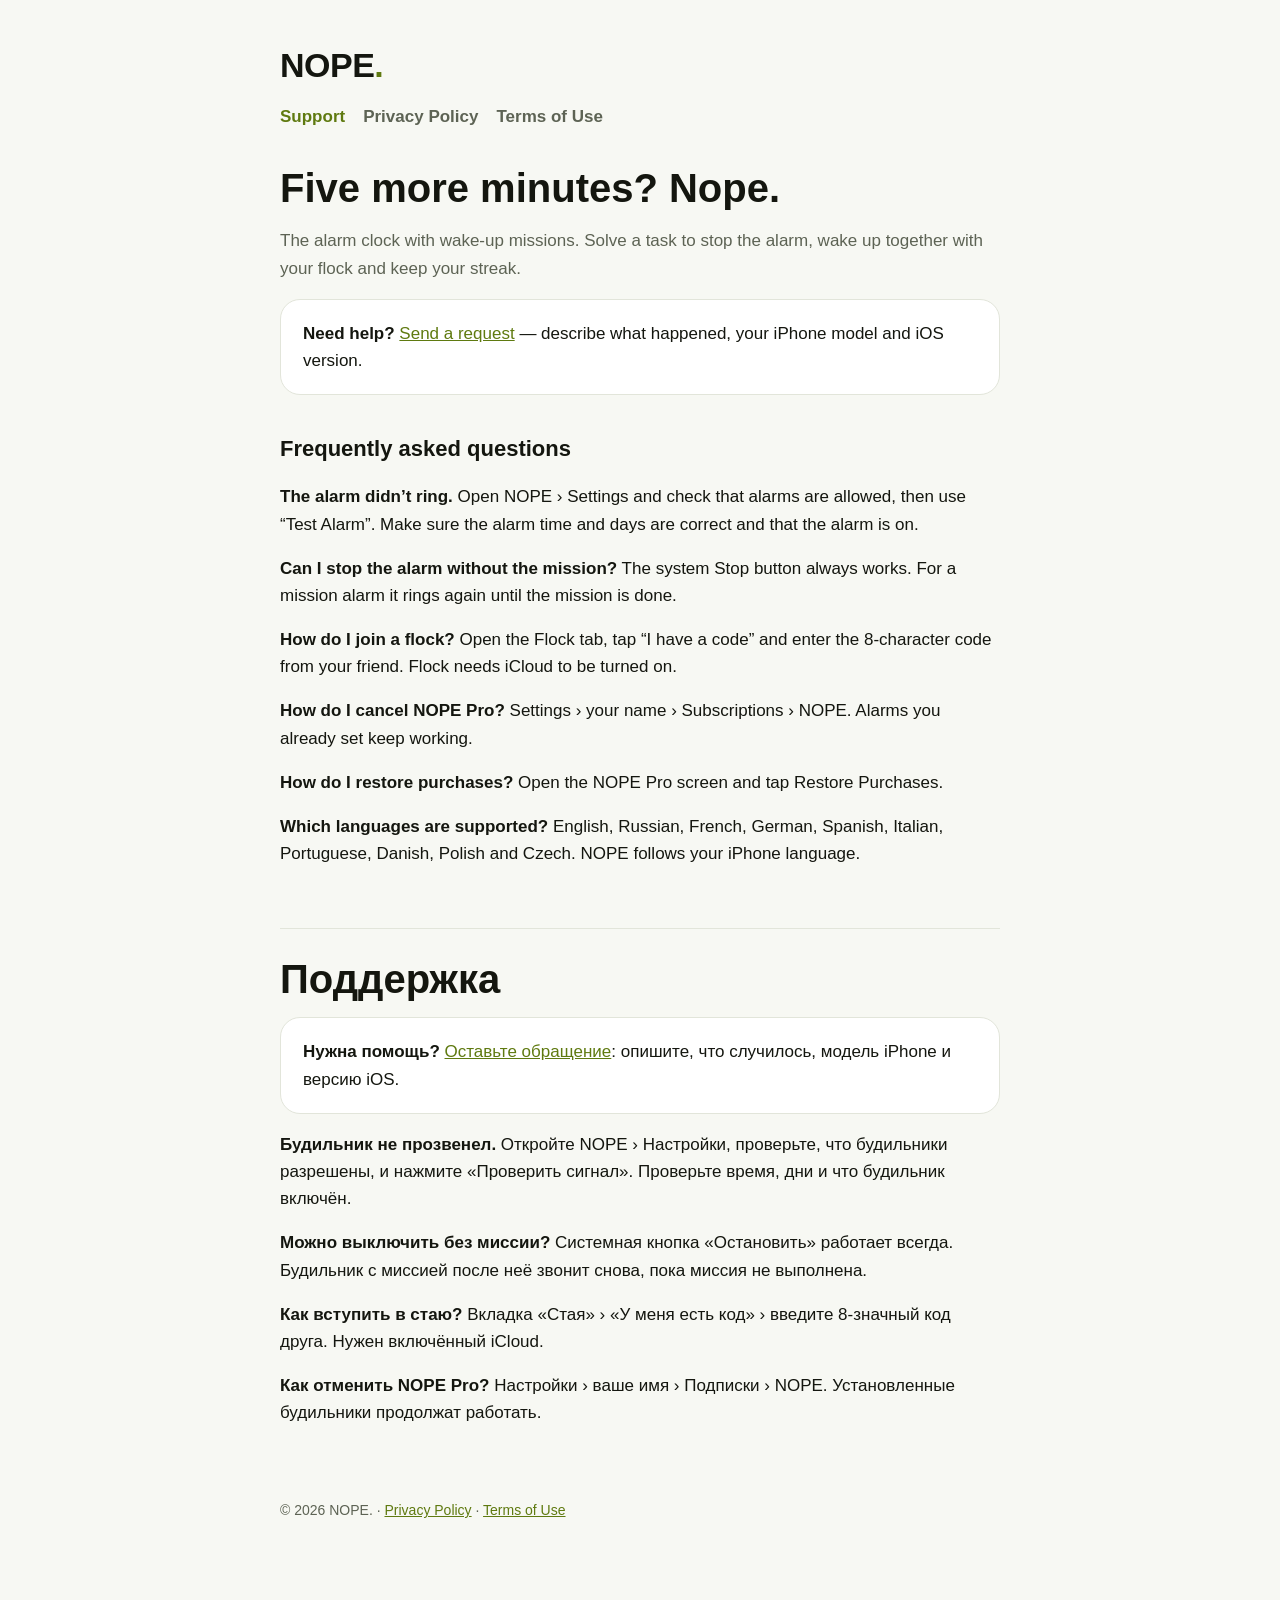
==== index.html @ cd567e85 "NOPE: support, privacy policy and terms pages Co-Authored-By: Claude Opus 5.5 <noreply@anthropic.com" ====
<!doctype html>
<html lang="en">
<head>
<meta charset="utf-8">
<meta name="viewport" content="width=device-width, initial-scale=1">
<title>NOPE Support</title>
<meta name="description" content="Support for NOPE — the alarm clock with wake-up missions for iPhone.">
<link rel="stylesheet" href="style.css">
</head>
<body>
<main>
<a class="brand" href="./">NOPE<span>.</span></a>
<nav><a href="./" aria-current="page">Support</a><a href="privacy.html">Privacy Policy</a><a href="terms.html">Terms of Use</a></nav>

<h1>Five more minutes? Nope.</h1>
<p class="muted">The alarm clock with wake-up missions. Solve a task to stop the alarm, wake up together with your flock and keep your streak.</p>

<div class="card"><strong>Need help?</strong> <a href="https://github.com/funnymataleao/nope-app/issues/new">Send a request</a> — describe what happened, your iPhone model and iOS version.</div>

<h2>Frequently asked questions</h2>
<p><strong>The alarm didn’t ring.</strong> Open NOPE › Settings and check that alarms are allowed, then use “Test Alarm”. Make sure the alarm time and days are correct and that the alarm is on.</p>
<p><strong>Can I stop the alarm without the mission?</strong> The system Stop button always works. For a mission alarm it rings again until the mission is done.</p>
<p><strong>How do I join a flock?</strong> Open the Flock tab, tap “I have a code” and enter the 8-character code from your friend. Flock needs iCloud to be turned on.</p>
<p><strong>How do I cancel NOPE Pro?</strong> Settings › your name › Subscriptions › NOPE. Alarms you already set keep working.</p>
<p><strong>How do I restore purchases?</strong> Open the NOPE Pro screen and tap Restore Purchases.</p>
<p><strong>Which languages are supported?</strong> English, Russian, French, German, Spanish, Italian, Portuguese, Danish, Polish and Czech. NOPE follows your iPhone language.</p>

<section class="lang" lang="ru">
<h1>Поддержка</h1>
<div class="card"><strong>Нужна помощь?</strong> <a href="https://github.com/funnymataleao/nope-app/issues/new">Оставьте обращение</a>: опишите, что случилось, модель iPhone и версию iOS.</div>
<p><strong>Будильник не прозвенел.</strong> Откройте NOPE › Настройки, проверьте, что будильники разрешены, и нажмите «Проверить сигнал». Проверьте время, дни и что будильник включён.</p>
<p><strong>Можно выключить без миссии?</strong> Системная кнопка «Остановить» работает всегда. Будильник с миссией после неё звонит снова, пока миссия не выполнена.</p>
<p><strong>Как вступить в стаю?</strong> Вкладка «Стая» › «У меня есть код» › введите 8-значный код друга. Нужен включённый iCloud.</p>
<p><strong>Как отменить NOPE Pro?</strong> Настройки › ваше имя › Подписки › NOPE. Установленные будильники продолжат работать.</p>
</section>

<footer>© 2026 NOPE. · <a href="privacy.html">Privacy Policy</a> · <a href="terms.html">Terms of Use</a></footer>
</main>
</body>
</html>
---- style.css ----
:root{--bg:#0a0b09;--card:#15170f;--text:#f2f4ec;--muted:#a3a99a;--lime:#d8f76f;--line:#2a2e22}
@media (prefers-color-scheme: light){:root{--bg:#f7f8f3;--card:#ffffff;--text:#14160f;--muted:#5d6354;--lime:#5f7a10;--line:#e2e5da}}
*{box-sizing:border-box}
body{margin:0;background:var(--bg);color:var(--text);font:17px/1.6 -apple-system,BlinkMacSystemFont,"SF Pro Text","Segoe UI",Roboto,sans-serif}
main{max-width:760px;margin:0 auto;padding:48px 20px 80px}
.brand{font:900 34px/1 ui-rounded,"SF Pro Rounded",-apple-system,sans-serif;letter-spacing:-.5px;text-decoration:none;color:var(--text)}
.brand span{color:var(--lime)}
nav{display:flex;gap:18px;flex-wrap:wrap;margin:18px 0 36px}
nav a{color:var(--muted);text-decoration:none;font-weight:600}
nav a:hover,nav a[aria-current]{color:var(--lime)}
h1{font:900 40px/1.1 ui-rounded,"SF Pro Rounded",-apple-system,sans-serif;margin:0 0 8px}
h2{font-size:22px;margin:36px 0 8px}
p,li{color:var(--text)}
.muted{color:var(--muted)}
a{color:var(--lime)}
.card{background:var(--card);border:1px solid var(--line);border-radius:20px;padding:20px 22px;margin:16px 0}
.lang{display:inline-block;margin-top:44px;padding-top:28px;border-top:1px solid var(--line);width:100%}
footer{margin-top:56px;color:var(--muted);font-size:14px}
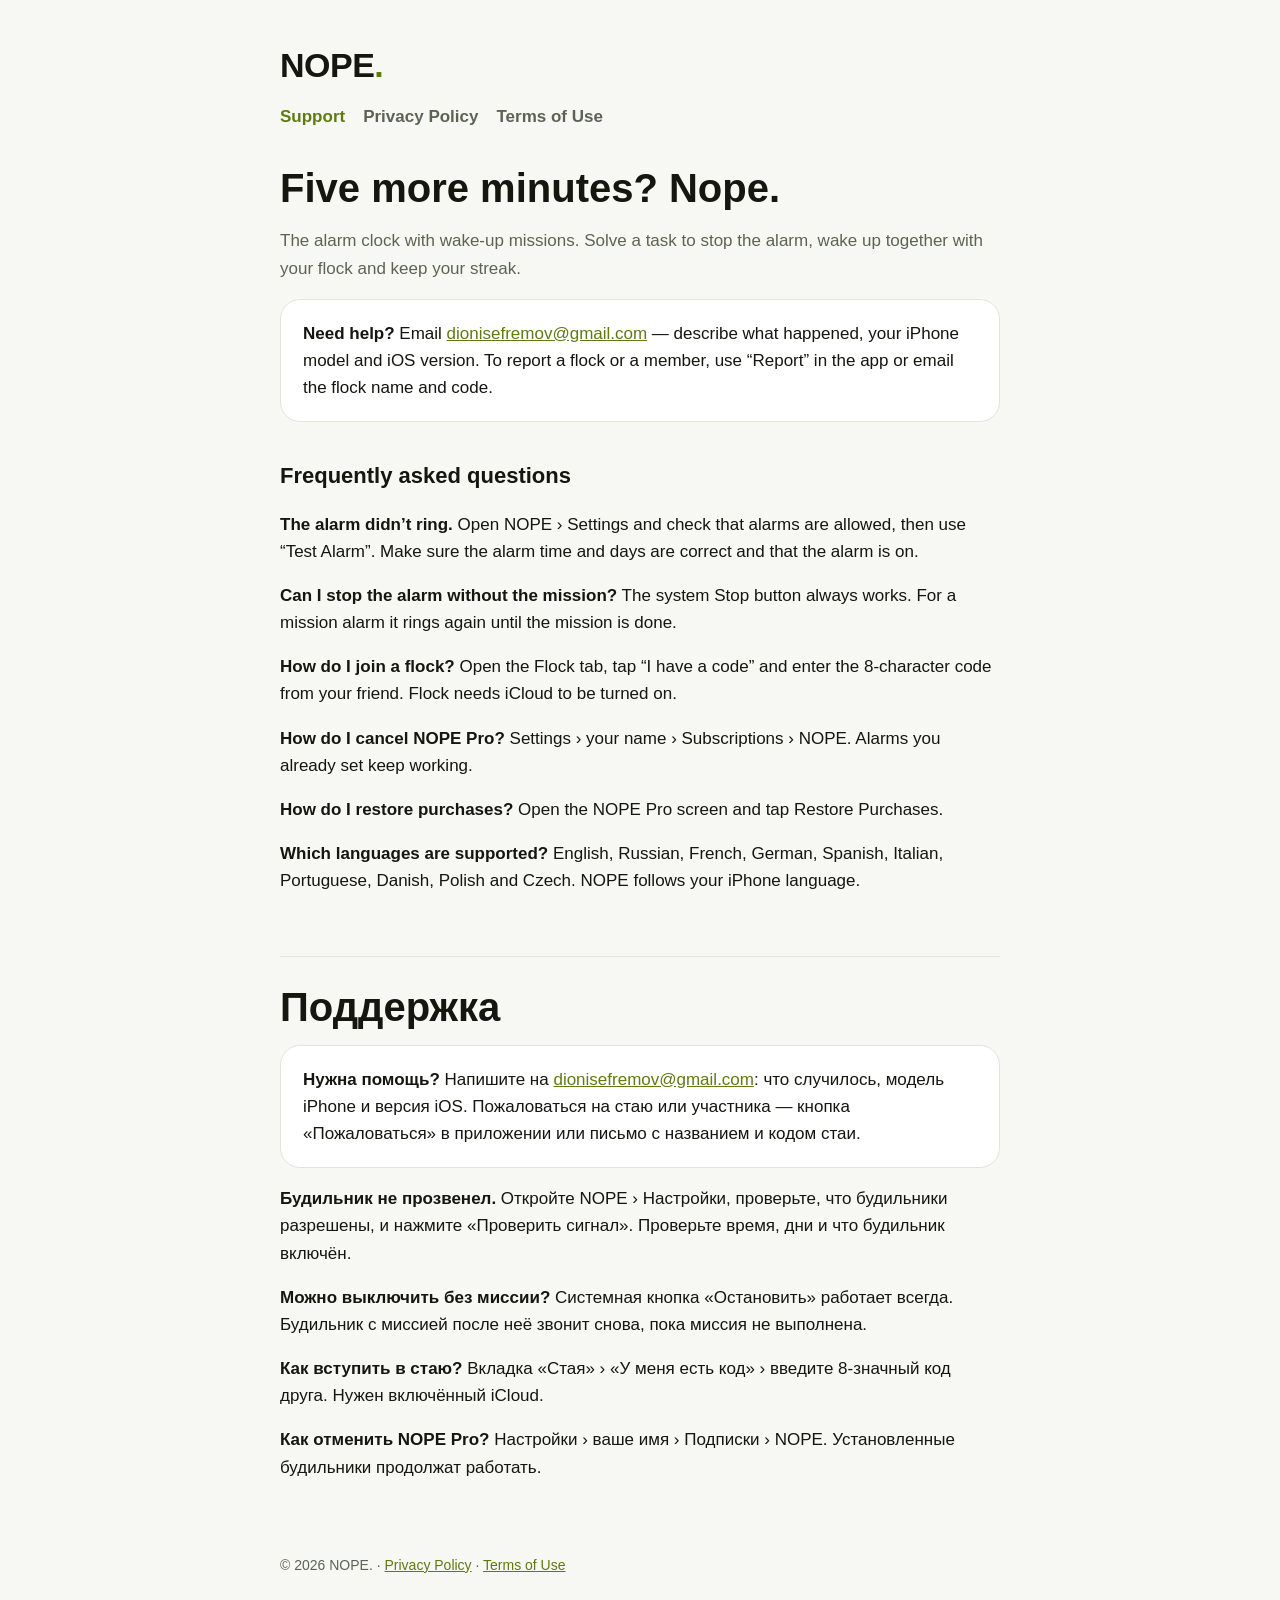
==== commit adc2ecb1: "Support by email instead of GitHub issues Co-Authored-By: Claude Opus 5.5 <noreply@anthropic.com>" ====
--- a/index.html
+++ b/index.html
@@ -15,7 +15,7 @@
 <h1>Five more minutes? Nope.</h1>
 <p class="muted">The alarm clock with wake-up missions. Solve a task to stop the alarm, wake up together with your flock and keep your streak.</p>
 
-<div class="card"><strong>Need help?</strong> <a href="https://github.com/funnymataleao/nope-app/issues/new">Send a request</a> — describe what happened, your iPhone model and iOS version.</div>
+<div class="card"><strong>Need help?</strong> Email <a href="mailto:dionisefremov@gmail.com?subject=NOPE%20support">dionisefremov@gmail.com</a> — describe what happened, your iPhone model and iOS version. To report a flock or a member, use “Report” in the app or email the flock name and code.</div>
 
 <h2>Frequently asked questions</h2>
 <p><strong>The alarm didn’t ring.</strong> Open NOPE › Settings and check that alarms are allowed, then use “Test Alarm”. Make sure the alarm time and days are correct and that the alarm is on.</p>
@@ -27,7 +27,7 @@
 
 <section class="lang" lang="ru">
 <h1>Поддержка</h1>
-<div class="card"><strong>Нужна помощь?</strong> <a href="https://github.com/funnymataleao/nope-app/issues/new">Оставьте обращение</a>: опишите, что случилось, модель iPhone и версию iOS.</div>
+<div class="card"><strong>Нужна помощь?</strong> Напишите на <a href="mailto:dionisefremov@gmail.com?subject=NOPE">dionisefremov@gmail.com</a>: что случилось, модель iPhone и версия iOS. Пожаловаться на стаю или участника — кнопка «Пожаловаться» в приложении или письмо с названием и кодом стаи.</div>
 <p><strong>Будильник не прозвенел.</strong> Откройте NOPE › Настройки, проверьте, что будильники разрешены, и нажмите «Проверить сигнал». Проверьте время, дни и что будильник включён.</p>
 <p><strong>Можно выключить без миссии?</strong> Системная кнопка «Остановить» работает всегда. Будильник с миссией после неё звонит снова, пока миссия не выполнена.</p>
 <p><strong>Как вступить в стаю?</strong> Вкладка «Стая» › «У меня есть код» › введите 8-значный код друга. Нужен включённый iCloud.</p>
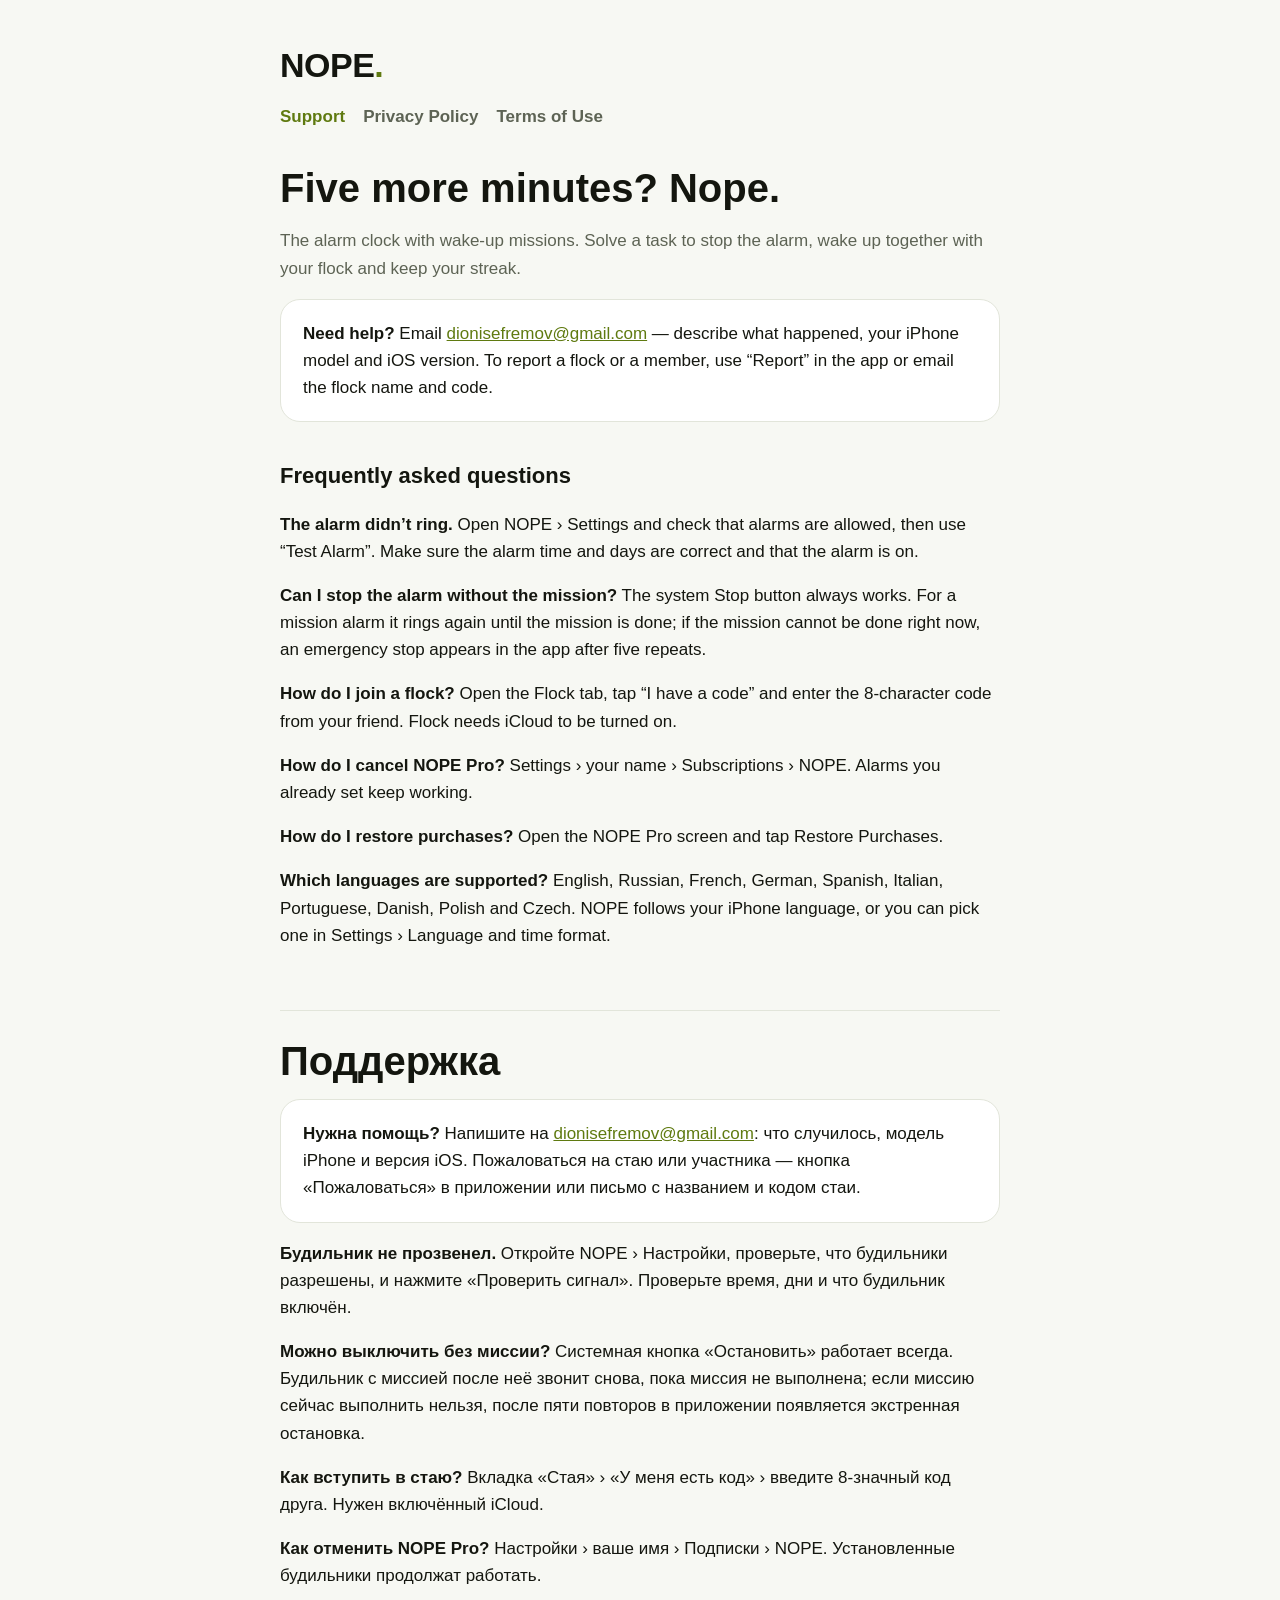
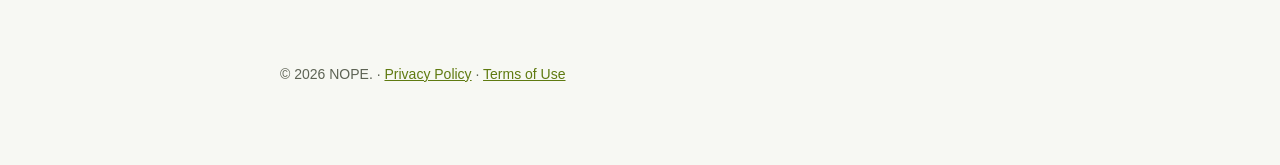
==== commit 1abf6aec: "Terms and support: real Flock moderation (blocked names, report, hide, owner removes; invite code re" ====
--- a/index.html
+++ b/index.html
@@ -19,17 +19,17 @@
 
 <h2>Frequently asked questions</h2>
 <p><strong>The alarm didn’t ring.</strong> Open NOPE › Settings and check that alarms are allowed, then use “Test Alarm”. Make sure the alarm time and days are correct and that the alarm is on.</p>
-<p><strong>Can I stop the alarm without the mission?</strong> The system Stop button always works. For a mission alarm it rings again until the mission is done.</p>
+<p><strong>Can I stop the alarm without the mission?</strong> The system Stop button always works. For a mission alarm it rings again until the mission is done; if the mission cannot be done right now, an emergency stop appears in the app after five repeats.</p>
 <p><strong>How do I join a flock?</strong> Open the Flock tab, tap “I have a code” and enter the 8-character code from your friend. Flock needs iCloud to be turned on.</p>
 <p><strong>How do I cancel NOPE Pro?</strong> Settings › your name › Subscriptions › NOPE. Alarms you already set keep working.</p>
 <p><strong>How do I restore purchases?</strong> Open the NOPE Pro screen and tap Restore Purchases.</p>
-<p><strong>Which languages are supported?</strong> English, Russian, French, German, Spanish, Italian, Portuguese, Danish, Polish and Czech. NOPE follows your iPhone language.</p>
+<p><strong>Which languages are supported?</strong> English, Russian, French, German, Spanish, Italian, Portuguese, Danish, Polish and Czech. NOPE follows your iPhone language, or you can pick one in Settings › Language and time format.</p>
 
 <section class="lang" lang="ru">
 <h1>Поддержка</h1>
 <div class="card"><strong>Нужна помощь?</strong> Напишите на <a href="mailto:dionisefremov@gmail.com?subject=NOPE">dionisefremov@gmail.com</a>: что случилось, модель iPhone и версия iOS. Пожаловаться на стаю или участника — кнопка «Пожаловаться» в приложении или письмо с названием и кодом стаи.</div>
 <p><strong>Будильник не прозвенел.</strong> Откройте NOPE › Настройки, проверьте, что будильники разрешены, и нажмите «Проверить сигнал». Проверьте время, дни и что будильник включён.</p>
-<p><strong>Можно выключить без миссии?</strong> Системная кнопка «Остановить» работает всегда. Будильник с миссией после неё звонит снова, пока миссия не выполнена.</p>
+<p><strong>Можно выключить без миссии?</strong> Системная кнопка «Остановить» работает всегда. Будильник с миссией после неё звонит снова, пока миссия не выполнена; если миссию сейчас выполнить нельзя, после пяти повторов в приложении появляется экстренная остановка.</p>
 <p><strong>Как вступить в стаю?</strong> Вкладка «Стая» › «У меня есть код» › введите 8-значный код друга. Нужен включённый iCloud.</p>
 <p><strong>Как отменить NOPE Pro?</strong> Настройки › ваше имя › Подписки › NOPE. Установленные будильники продолжат работать.</p>
 </section>
